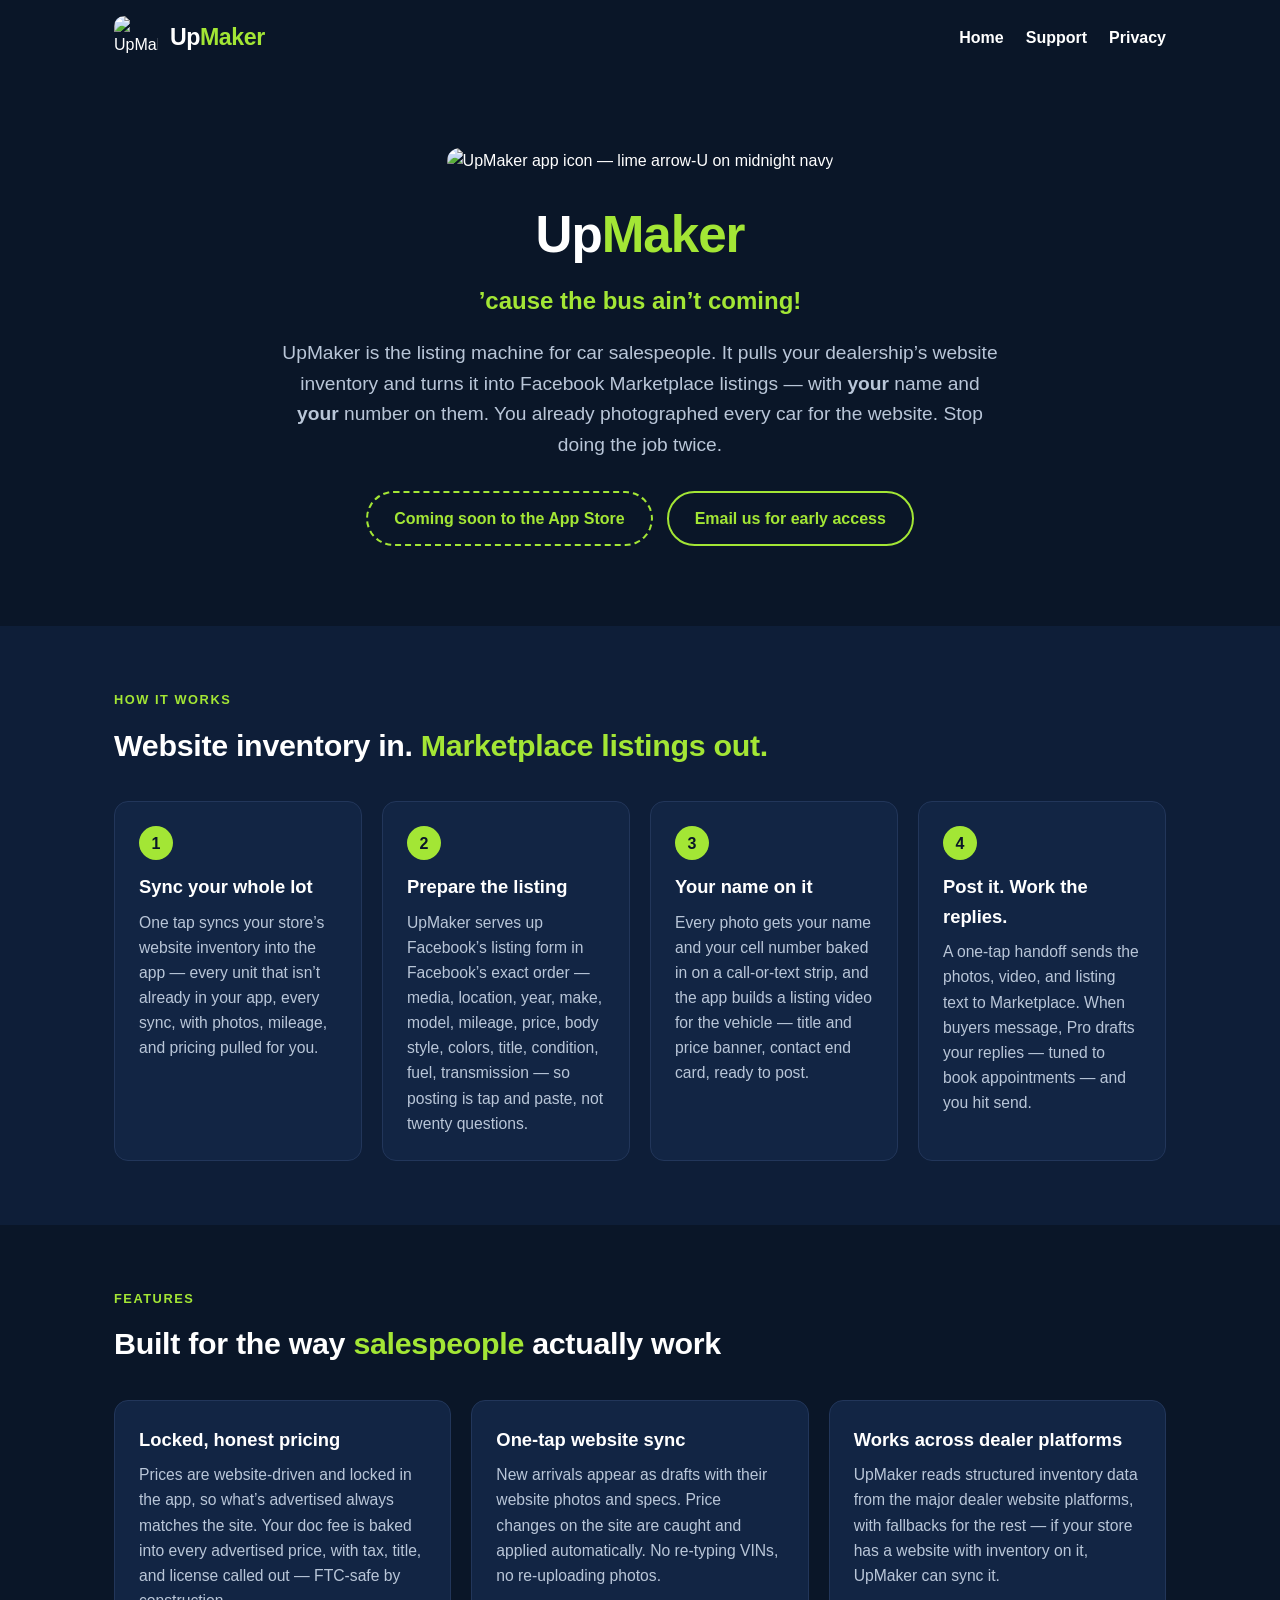
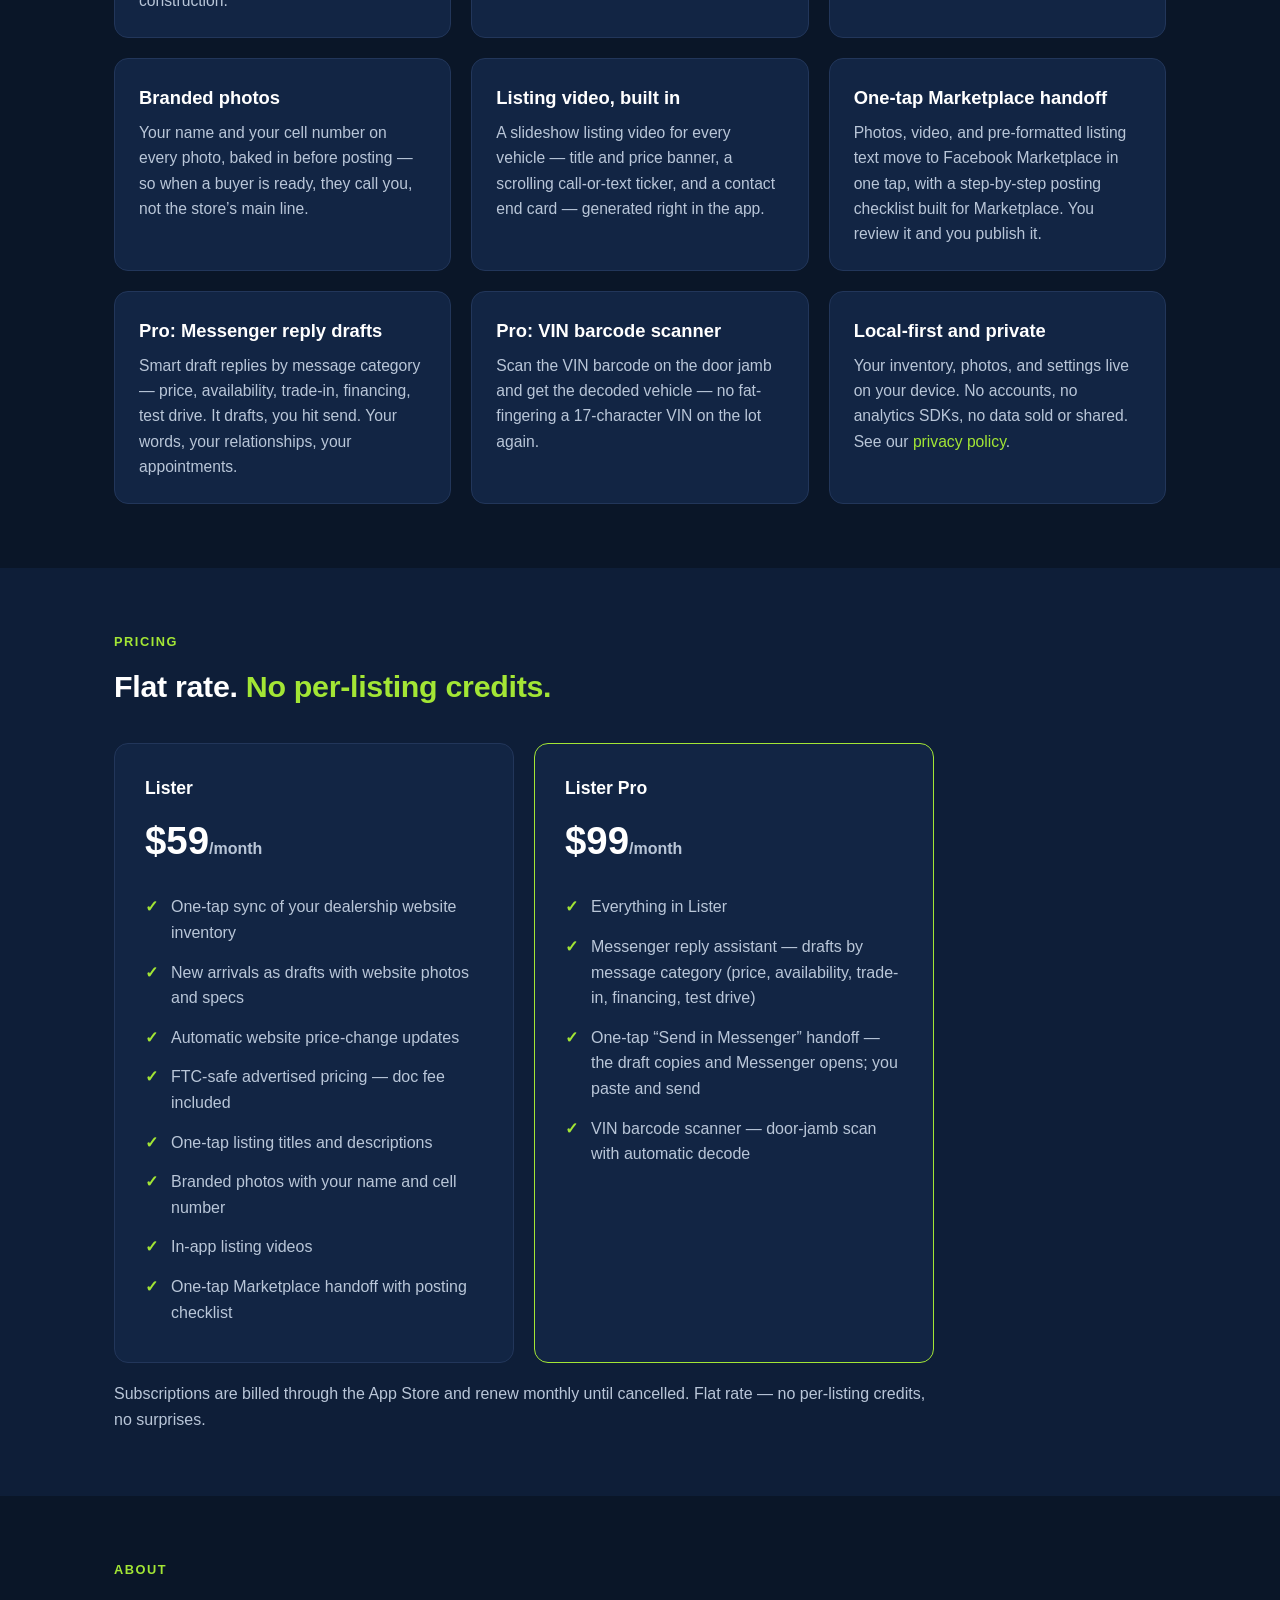
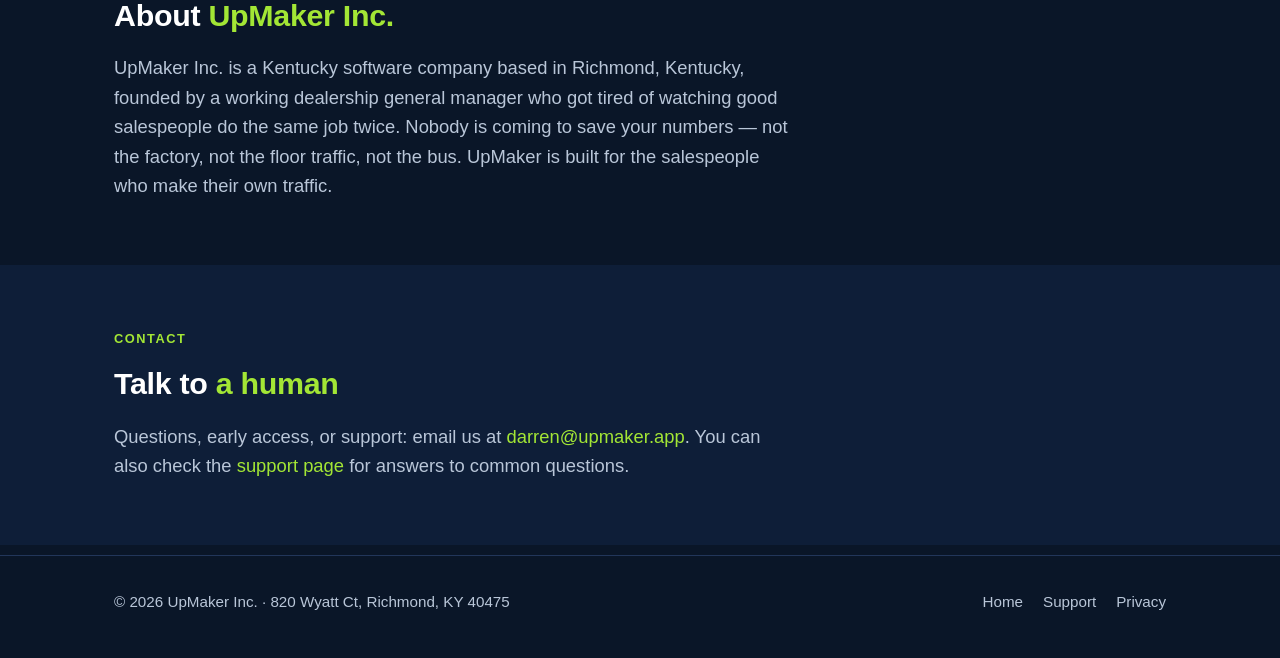
==== index.html @ 1320d99a "Add files via upload" ====
<!DOCTYPE html>
<html lang="en">
<head>
<meta charset="UTF-8">
<meta name="viewport" content="width=device-width, initial-scale=1.0">
<title>UpMaker — The Listing Machine for Car Salespeople</title>
<meta name="description" content="UpMaker by UpMaker Inc. syncs your dealership website inventory and turns it into Facebook Marketplace listings with your name on them. Lister $59/mo, Lister Pro $99/mo.">
<link rel="icon" type="image/png" href="assets/AppIcon-rounded.png">
<link rel="stylesheet" href="styles.css">
</head>
<body>

<header class="site-header">
  <a class="brand" href="index.html">
    <img src="assets/AppIcon-rounded.png" alt="UpMaker logo">
    <span class="wordmark">Up<span>Maker</span></span>
  </a>
  <nav class="site-nav">
    <a href="index.html">Home</a>
    <a href="support.html">Support</a>
    <a href="privacy.html">Privacy</a>
  </nav>
</header>

<main>
  <!-- Hero -->
  <div class="wrap">
    <div class="hero">
      <img class="logo" src="assets/AppIcon-rounded.png" alt="UpMaker app icon — lime arrow-U on midnight navy">
      <div class="wordmark-big">Up<span style="color:var(--lime)">Maker</span></div>
      <div class="tagline">&rsquo;cause the bus ain&rsquo;t coming!</div>
      <p class="positioning">UpMaker is the listing machine for car salespeople. It pulls your dealership&rsquo;s website inventory and turns it into Facebook Marketplace listings &mdash; with <strong>your</strong> name and <strong>your</strong> number on them. You already photographed every car for the website. Stop doing the job twice.</p>
      <div class="cta-row">
        <span class="coming-soon">Coming soon to the App Store</span>
        <a class="btn ghost" href="mailto:darren@upmaker.app">Email us for early access</a>
      </div>
    </div>
  </div>

  <!-- How it works -->
  <section class="section-alt">
    <div class="wrap">
      <p class="eyebrow">How it works</p>
      <h2>Website inventory in. <span class="accent">Marketplace listings out.</span></h2>
      <div class="grid steps">
        <div class="card">
          <span class="step-num">1</span>
          <h3>Sync your whole lot</h3>
          <p>One tap syncs your store&rsquo;s website inventory into the app &mdash; every unit that isn&rsquo;t already in your app, every sync, with photos, mileage, and pricing pulled for you.</p>
        </div>
        <div class="card">
          <span class="step-num">2</span>
          <h3>Prepare the listing</h3>
          <p>UpMaker serves up Facebook&rsquo;s listing form in Facebook&rsquo;s exact order &mdash; media, location, year, make, model, mileage, price, body style, colors, title, condition, fuel, transmission &mdash; so posting is tap and paste, not twenty questions.</p>
        </div>
        <div class="card">
          <span class="step-num">3</span>
          <h3>Your name on it</h3>
          <p>Every photo gets your name and your cell number baked in on a call-or-text strip, and the app builds a listing video for the vehicle &mdash; title and price banner, contact end card, ready to post.</p>
        </div>
        <div class="card">
          <span class="step-num">4</span>
          <h3>Post it. Work the replies.</h3>
          <p>A one-tap handoff sends the photos, video, and listing text to Marketplace. When buyers message, Pro drafts your replies &mdash; tuned to book appointments &mdash; and you hit send.</p>
        </div>
      </div>
    </div>
  </section>

  <!-- Features -->
  <section>
    <div class="wrap">
      <p class="eyebrow">Features</p>
      <h2>Built for the way <span class="accent">salespeople</span> actually work</h2>
      <div class="grid features">
        <div class="card">
          <h3>Locked, honest pricing</h3>
          <p>Prices are website-driven and locked in the app, so what&rsquo;s advertised always matches the site. Your doc fee is baked into every advertised price, with tax, title, and license called out &mdash; FTC-safe by construction.</p>
        </div>
        <div class="card">
          <h3>One-tap website sync</h3>
          <p>New arrivals appear as drafts with their website photos and specs. Price changes on the site are caught and applied automatically. No re-typing VINs, no re-uploading photos.</p>
        </div>
        <div class="card">
          <h3>Works across dealer platforms</h3>
          <p>UpMaker reads structured inventory data from the major dealer website platforms, with fallbacks for the rest &mdash; if your store has a website with inventory on it, UpMaker can sync it.</p>
        </div>
        <div class="card">
          <h3>Branded photos</h3>
          <p>Your name and your cell number on every photo, baked in before posting &mdash; so when a buyer is ready, they call you, not the store&rsquo;s main line.</p>
        </div>
        <div class="card">
          <h3>Listing video, built in</h3>
          <p>A slideshow listing video for every vehicle &mdash; title and price banner, a scrolling call-or-text ticker, and a contact end card &mdash; generated right in the app.</p>
        </div>
        <div class="card">
          <h3>One-tap Marketplace handoff</h3>
          <p>Photos, video, and pre-formatted listing text move to Facebook Marketplace in one tap, with a step-by-step posting checklist built for Marketplace. You review it and you publish it.</p>
        </div>
        <div class="card">
          <h3>Pro: Messenger reply drafts</h3>
          <p>Smart draft replies by message category &mdash; price, availability, trade-in, financing, test drive. It drafts, you hit send. Your words, your relationships, your appointments.</p>
        </div>
        <div class="card">
          <h3>Pro: VIN barcode scanner</h3>
          <p>Scan the VIN barcode on the door jamb and get the decoded vehicle &mdash; no fat-fingering a 17-character VIN on the lot again.</p>
        </div>
        <div class="card">
          <h3>Local-first and private</h3>
          <p>Your inventory, photos, and settings live on your device. No accounts, no analytics SDKs, no data sold or shared. See our <a href="privacy.html">privacy policy</a>.</p>
        </div>
      </div>
    </div>
  </section>

  <!-- Pricing -->
  <section class="section-alt">
    <div class="wrap">
      <p class="eyebrow">Pricing</p>
      <h2>Flat rate. <span class="accent">No per-listing credits.</span></h2>
      <div class="grid pricing">
        <div class="price-card">
          <div class="tier">Lister</div>
          <div class="price">$59<small>/month</small></div>
          <ul>
            <li>One-tap sync of your dealership website inventory</li>
            <li>New arrivals as drafts with website photos and specs</li>
            <li>Automatic website price-change updates</li>
            <li>FTC-safe advertised pricing &mdash; doc fee included</li>
            <li>One-tap listing titles and descriptions</li>
            <li>Branded photos with your name and cell number</li>
            <li>In-app listing videos</li>
            <li>One-tap Marketplace handoff with posting checklist</li>
          </ul>
        </div>
        <div class="price-card pro">
          <div class="tier">Lister Pro</div>
          <div class="price">$99<small>/month</small></div>
          <ul>
            <li>Everything in Lister</li>
            <li>Messenger reply assistant &mdash; drafts by message category (price, availability, trade-in, financing, test drive)</li>
            <li>One-tap &ldquo;Send in Messenger&rdquo; handoff &mdash; the draft copies and Messenger opens; you paste and send</li>
            <li>VIN barcode scanner &mdash; door-jamb scan with automatic decode</li>
          </ul>
        </div>
      </div>
      <p class="price-note">Subscriptions are billed through the App Store and renew monthly until cancelled. Flat rate &mdash; no per-listing credits, no surprises.</p>
    </div>
  </section>

  <!-- About -->
  <section>
    <div class="wrap">
      <p class="eyebrow">About</p>
      <h2>About <span class="accent">UpMaker Inc.</span></h2>
      <p class="lede">UpMaker Inc. is a Kentucky software company based in Richmond, Kentucky, founded by a working dealership general manager who got tired of watching good salespeople do the same job twice. Nobody is coming to save your numbers &mdash; not the factory, not the floor traffic, not the bus. UpMaker is built for the salespeople who make their own traffic.</p>
    </div>
  </section>

  <!-- Contact -->
  <section class="section-alt">
    <div class="wrap">
      <p class="eyebrow">Contact</p>
      <h2>Talk to <span class="accent">a human</span></h2>
      <p class="lede">Questions, early access, or support: email us at <a href="mailto:darren@upmaker.app">darren@upmaker.app</a>. You can also check the <a href="support.html">support page</a> for answers to common questions.</p>
    </div>
  </section>
</main>

<footer class="site-footer">
  <div class="footer-inner">
    <div>&copy; 2026 UpMaker Inc. &middot; 820 Wyatt Ct, Richmond, KY 40475</div>
    <nav>
      <a href="index.html">Home</a>
      <a href="support.html">Support</a>
      <a href="privacy.html">Privacy</a>
    </nav>
  </div>
</footer>

</body>
</html>
---- styles.css ----
/* UpMaker Inc. — shared site styles. No frameworks, no external assets. */
:root{
  --navy:#0A1628;
  --navy-2:#0E1E38;
  --navy-3:#122544;
  --lime:#A3E635;
  --lime-dark:#84CC16;
  --white:#FFFFFF;
  --muted:#B9C6D8;
  --line:#22365A;
}
*{box-sizing:border-box;margin:0;padding:0}
html{scroll-behavior:smooth}
body{
  font-family:-apple-system,BlinkMacSystemFont,"Segoe UI",Roboto,Helvetica,Arial,sans-serif;
  background:var(--navy);
  color:var(--white);
  line-height:1.6;
  -webkit-font-smoothing:antialiased;
}
a{color:var(--lime);text-decoration:none}
a:hover{text-decoration:underline}
img{max-width:100%}

/* Header */
.site-header{
  display:flex;align-items:center;justify-content:space-between;
  padding:16px 24px;max-width:1100px;margin:0 auto;
}
.brand{display:flex;align-items:center;gap:12px;color:var(--white)}
.brand:hover{text-decoration:none}
.brand img{width:44px;height:44px;border-radius:10px}
.brand .wordmark{font-size:1.45rem;font-weight:800;letter-spacing:-.02em}
.brand .wordmark span{color:var(--lime)}
.site-nav{display:flex;gap:22px;font-weight:600}
.site-nav a{color:var(--white)}
.site-nav a:hover{color:var(--lime);text-decoration:none}

/* Layout */
.wrap{max-width:1100px;margin:0 auto;padding:0 24px}
section{padding:64px 0}
.section-alt{background:var(--navy-2)}
h1{font-size:2.6rem;line-height:1.15;letter-spacing:-.02em}
h2{font-size:1.9rem;margin-bottom:14px;letter-spacing:-.01em}
h2 .accent{color:var(--lime)}
h3{font-size:1.15rem;margin-bottom:8px}
p.lede{font-size:1.15rem;color:var(--muted);max-width:680px}
.eyebrow{color:var(--lime);font-weight:700;text-transform:uppercase;letter-spacing:.12em;font-size:.8rem;margin-bottom:10px}

/* Hero */
.hero{text-align:center;padding:72px 0 80px}
.hero img.logo{width:120px;height:120px;border-radius:26px;margin-bottom:20px}
.hero .wordmark-big{font-size:3.2rem;font-weight:800;letter-spacing:-.02em}
.hero .wordmark-big span{color:var(--lime)}
.hero .tagline{font-size:1.5rem;font-weight:700;color:var(--lime);margin:6px 0 18px}
.hero p.positioning{font-size:1.2rem;color:var(--muted);max-width:720px;margin:0 auto 30px}
.cta-row{display:flex;gap:14px;justify-content:center;flex-wrap:wrap}
.btn{
  display:inline-block;padding:13px 26px;border-radius:999px;font-weight:700;
  border:2px solid var(--lime);color:var(--navy);background:var(--lime);
}
.btn:hover{background:var(--lime-dark);border-color:var(--lime-dark);text-decoration:none}
.btn.ghost{background:transparent;color:var(--lime)}
.btn.ghost:hover{background:var(--navy-3);color:var(--lime)}
.coming-soon{display:inline-block;padding:13px 26px;border-radius:999px;font-weight:700;border:2px dashed var(--lime);color:var(--lime)}

/* Steps + feature grid */
.grid{display:grid;gap:20px;margin-top:32px}
.grid.steps{grid-template-columns:repeat(4,1fr)}
.grid.features{grid-template-columns:repeat(3,1fr)}
.card{
  background:var(--navy-3);border:1px solid var(--line);border-radius:14px;padding:24px;
}
.card .step-num{
  display:inline-flex;align-items:center;justify-content:center;
  width:34px;height:34px;border-radius:50%;background:var(--lime);color:var(--navy);
  font-weight:800;margin-bottom:12px;
}
.card p{color:var(--muted);font-size:.98rem}

/* Pricing */
.grid.pricing{grid-template-columns:repeat(2,1fr);max-width:820px}
.price-card{background:var(--navy-3);border:1px solid var(--line);border-radius:14px;padding:30px}
.price-card.pro{border-color:var(--lime)}
.price-card .tier{font-weight:800;font-size:1.1rem}
.price-card .price{font-size:2.4rem;font-weight:800;margin:8px 0 2px}
.price-card .price small{font-size:1rem;color:var(--muted);font-weight:600}
.price-card ul{list-style:none;margin-top:16px}
.price-card li{padding:7px 0 7px 26px;position:relative;color:var(--muted)}
.price-card li::before{content:"✓";position:absolute;left:0;color:var(--lime);font-weight:800}
.price-note{color:var(--muted);margin-top:18px;max-width:820px}

/* Prose pages (privacy, support) */
.prose{max-width:820px}
.prose h1{font-size:2.1rem;margin-bottom:6px}
.prose h2{font-size:1.35rem;margin:30px 0 10px}
.prose p,.prose li{color:var(--muted)}
.prose ul{margin:8px 0 8px 22px}
.prose .updated{color:var(--muted);font-style:italic;margin-bottom:10px}
.faq{margin-top:10px}
.faq .card{margin-bottom:16px}
.contact-block{
  background:var(--navy-3);border:1px solid var(--line);border-radius:14px;
  padding:26px;margin-top:28px;max-width:820px;
}
.contact-block p{color:var(--muted)}

/* Footer */
.site-footer{border-top:1px solid var(--line);padding:34px 0 44px;margin-top:10px}
.footer-inner{
  max-width:1100px;margin:0 auto;padding:0 24px;
  display:flex;justify-content:space-between;gap:20px;flex-wrap:wrap;color:var(--muted);font-size:.95rem;
}
.footer-inner nav{display:flex;gap:20px}
.footer-inner a{color:var(--muted)}
.footer-inner a:hover{color:var(--lime)}

/* Responsive */
@media (max-width:900px){
  .grid.steps{grid-template-columns:repeat(2,1fr)}
  .grid.features{grid-template-columns:repeat(2,1fr)}
}
@media (max-width:600px){
  h1{font-size:2rem}
  .hero .wordmark-big{font-size:2.4rem}
  .hero .tagline{font-size:1.2rem}
  .grid.steps,.grid.features,.grid.pricing{grid-template-columns:1fr}
  .site-header{flex-direction:column;gap:12px}
  section{padding:44px 0}
}
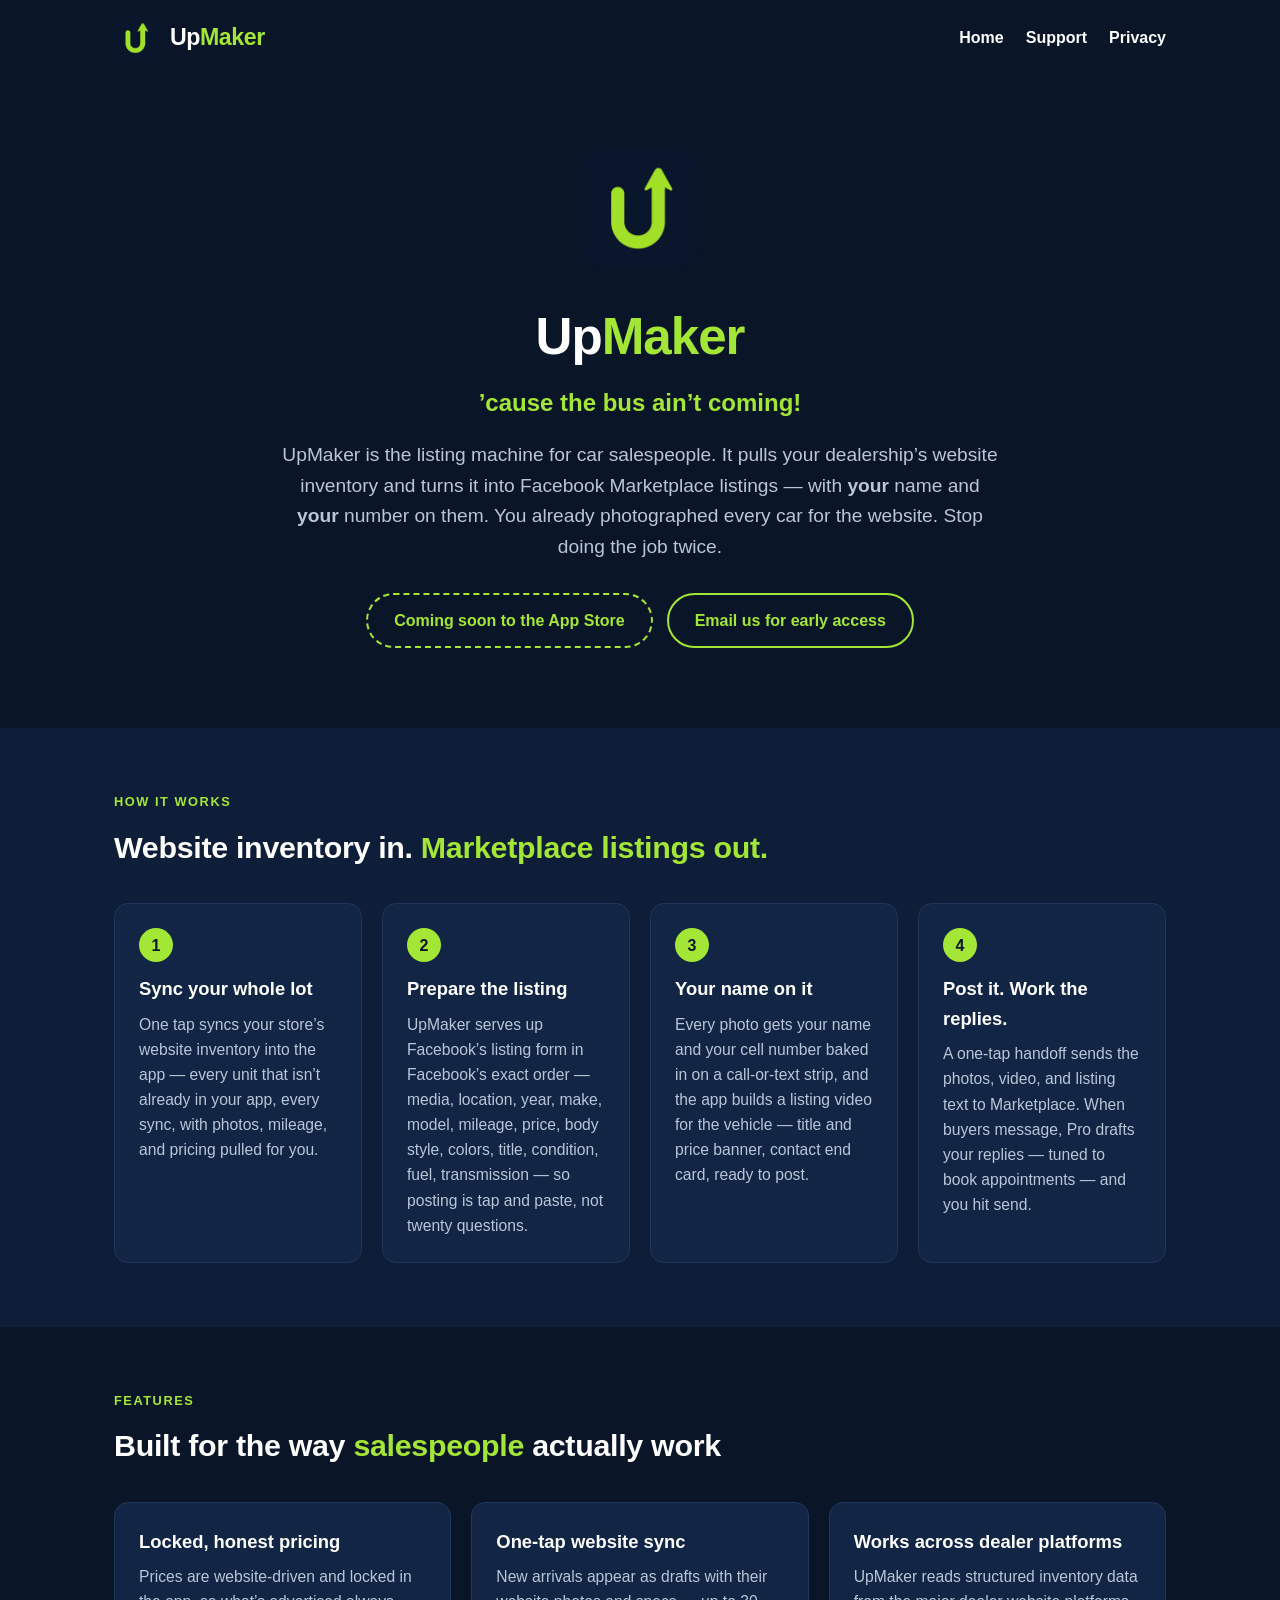
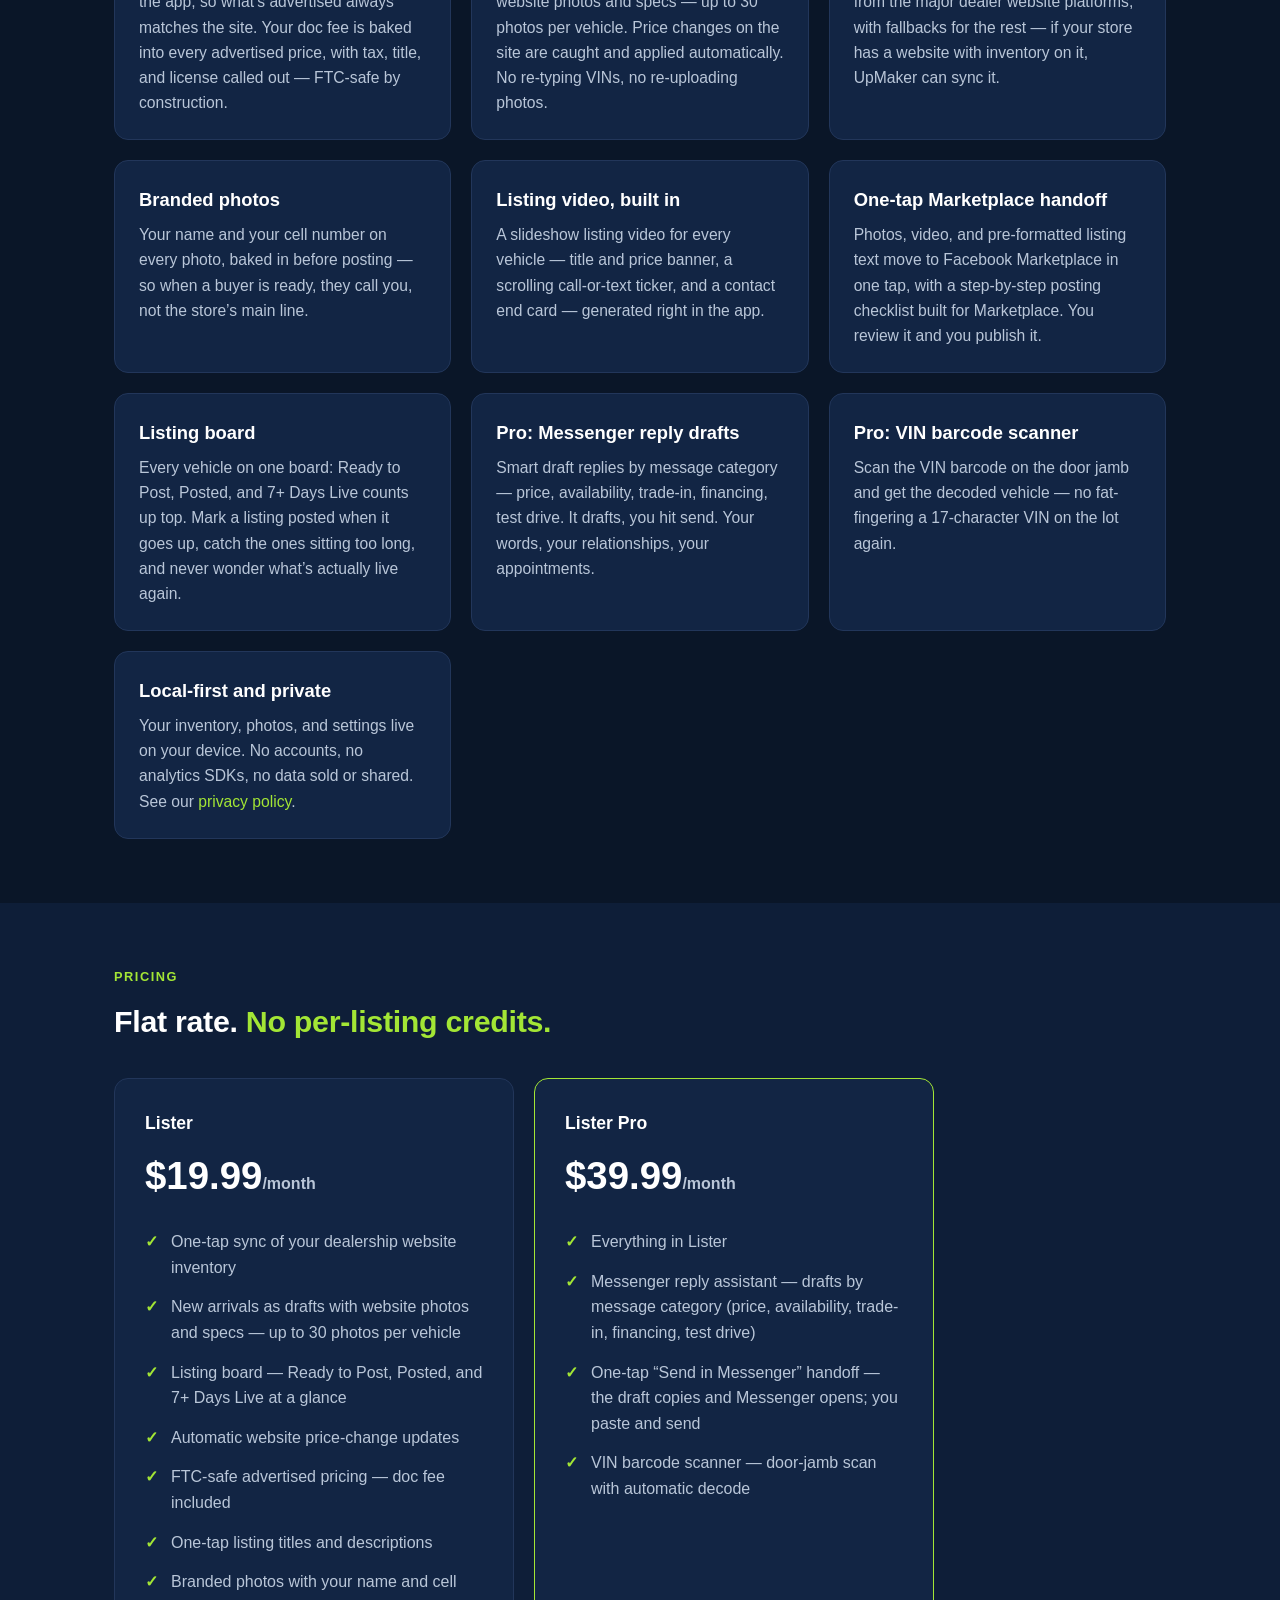
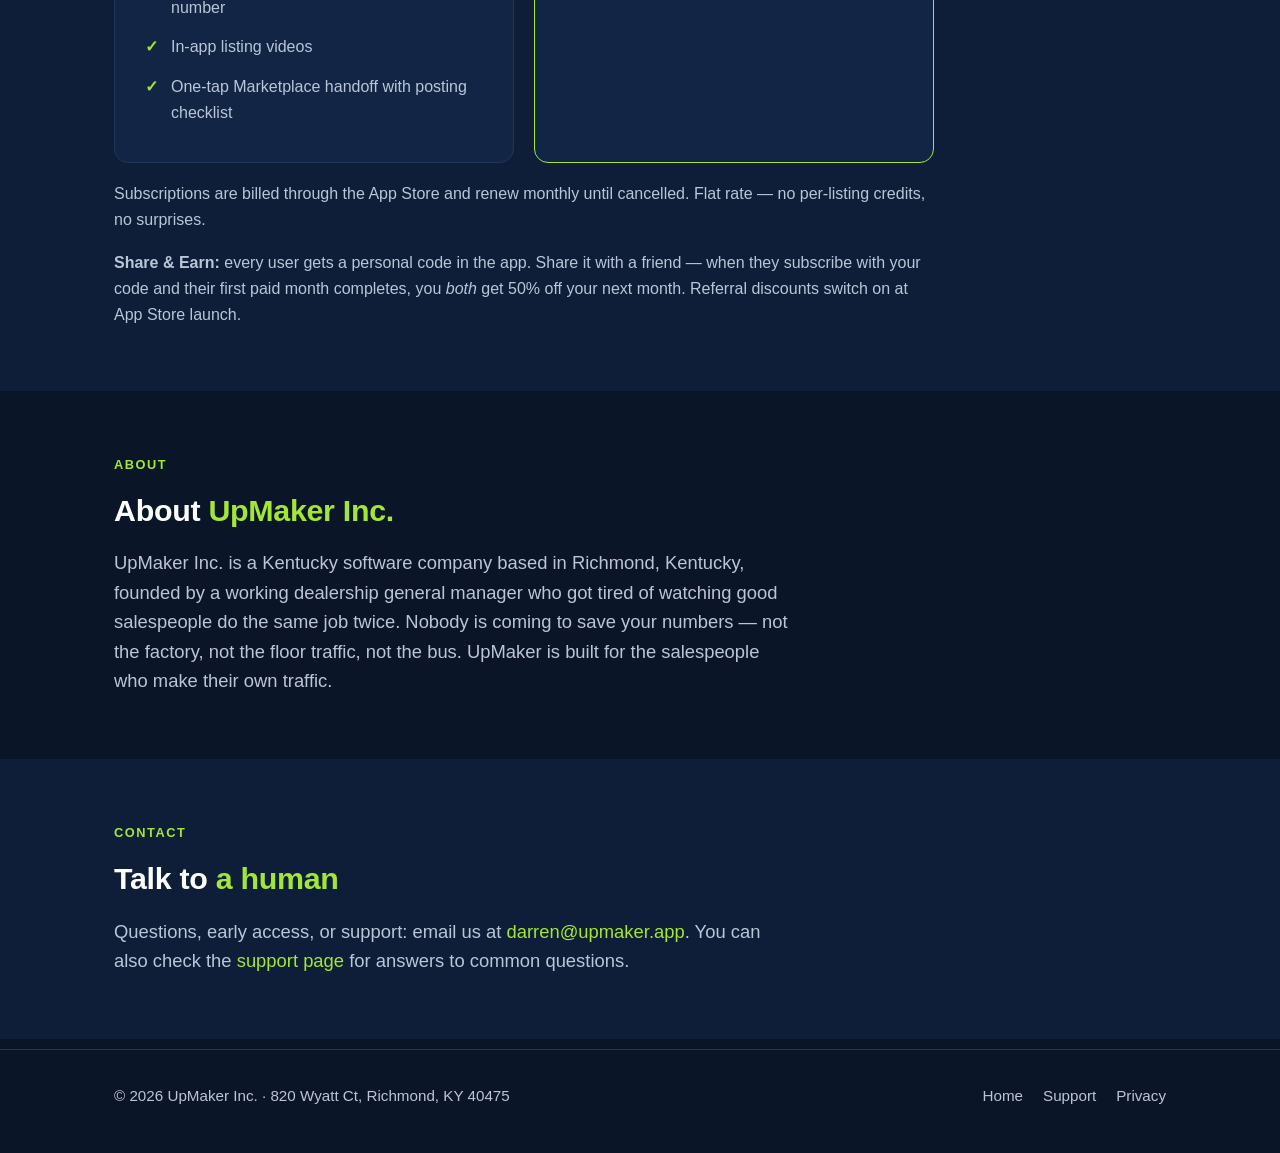
==== commit 47a5d780: "Update pricing to $19.99/$39.99, add Listing Board and Share & Earn" ====
--- a/index.html
+++ b/index.html
@@ -4,7 +4,7 @@
 <meta charset="UTF-8">
 <meta name="viewport" content="width=device-width, initial-scale=1.0">
 <title>UpMaker — The Listing Machine for Car Salespeople</title>
-<meta name="description" content="UpMaker by UpMaker Inc. syncs your dealership website inventory and turns it into Facebook Marketplace listings with your name on them. Lister $59/mo, Lister Pro $99/mo.">
+<meta name="description" content="UpMaker by UpMaker Inc. syncs your dealership website inventory and turns it into Facebook Marketplace listings with your name on them. Lister $19.99/mo, Lister Pro $39.99/mo.">
 <link rel="icon" type="image/png" href="assets/AppIcon-rounded.png">
 <link rel="stylesheet" href="styles.css">
 </head>
@@ -79,7 +79,7 @@
         </div>
         <div class="card">
           <h3>One-tap website sync</h3>
-          <p>New arrivals appear as drafts with their website photos and specs. Price changes on the site are caught and applied automatically. No re-typing VINs, no re-uploading photos.</p>
+          <p>New arrivals appear as drafts with their website photos and specs &mdash; up to 30 photos per vehicle. Price changes on the site are caught and applied automatically. No re-typing VINs, no re-uploading photos.</p>
         </div>
         <div class="card">
           <h3>Works across dealer platforms</h3>
@@ -96,6 +96,10 @@
         <div class="card">
           <h3>One-tap Marketplace handoff</h3>
           <p>Photos, video, and pre-formatted listing text move to Facebook Marketplace in one tap, with a step-by-step posting checklist built for Marketplace. You review it and you publish it.</p>
+        </div>
+        <div class="card">
+          <h3>Listing board</h3>
+          <p>Every vehicle on one board: Ready to Post, Posted, and 7+ Days Live counts up top. Mark a listing posted when it goes up, catch the ones sitting too long, and never wonder what&rsquo;s actually live again.</p>
         </div>
         <div class="card">
           <h3>Pro: Messenger reply drafts</h3>
@@ -121,10 +125,11 @@
       <div class="grid pricing">
         <div class="price-card">
           <div class="tier">Lister</div>
-          <div class="price">$59<small>/month</small></div>
+          <div class="price">$19.99<small>/month</small></div>
           <ul>
             <li>One-tap sync of your dealership website inventory</li>
-            <li>New arrivals as drafts with website photos and specs</li>
+            <li>New arrivals as drafts with website photos and specs &mdash; up to 30 photos per vehicle</li>
+            <li>Listing board &mdash; Ready to Post, Posted, and 7+ Days Live at a glance</li>
             <li>Automatic website price-change updates</li>
             <li>FTC-safe advertised pricing &mdash; doc fee included</li>
             <li>One-tap listing titles and descriptions</li>
@@ -135,7 +140,7 @@
         </div>
         <div class="price-card pro">
           <div class="tier">Lister Pro</div>
-          <div class="price">$99<small>/month</small></div>
+          <div class="price">$39.99<small>/month</small></div>
           <ul>
             <li>Everything in Lister</li>
             <li>Messenger reply assistant &mdash; drafts by message category (price, availability, trade-in, financing, test drive)</li>
@@ -145,6 +150,7 @@
         </div>
       </div>
       <p class="price-note">Subscriptions are billed through the App Store and renew monthly until cancelled. Flat rate &mdash; no per-listing credits, no surprises.</p>
+      <p class="price-note"><strong>Share &amp; Earn:</strong> every user gets a personal code in the app. Share it with a friend &mdash; when they subscribe with your code and their first paid month completes, you <em>both</em> get 50% off your next month. Referral discounts switch on at App Store launch.</p>
     </div>
   </section>
 
